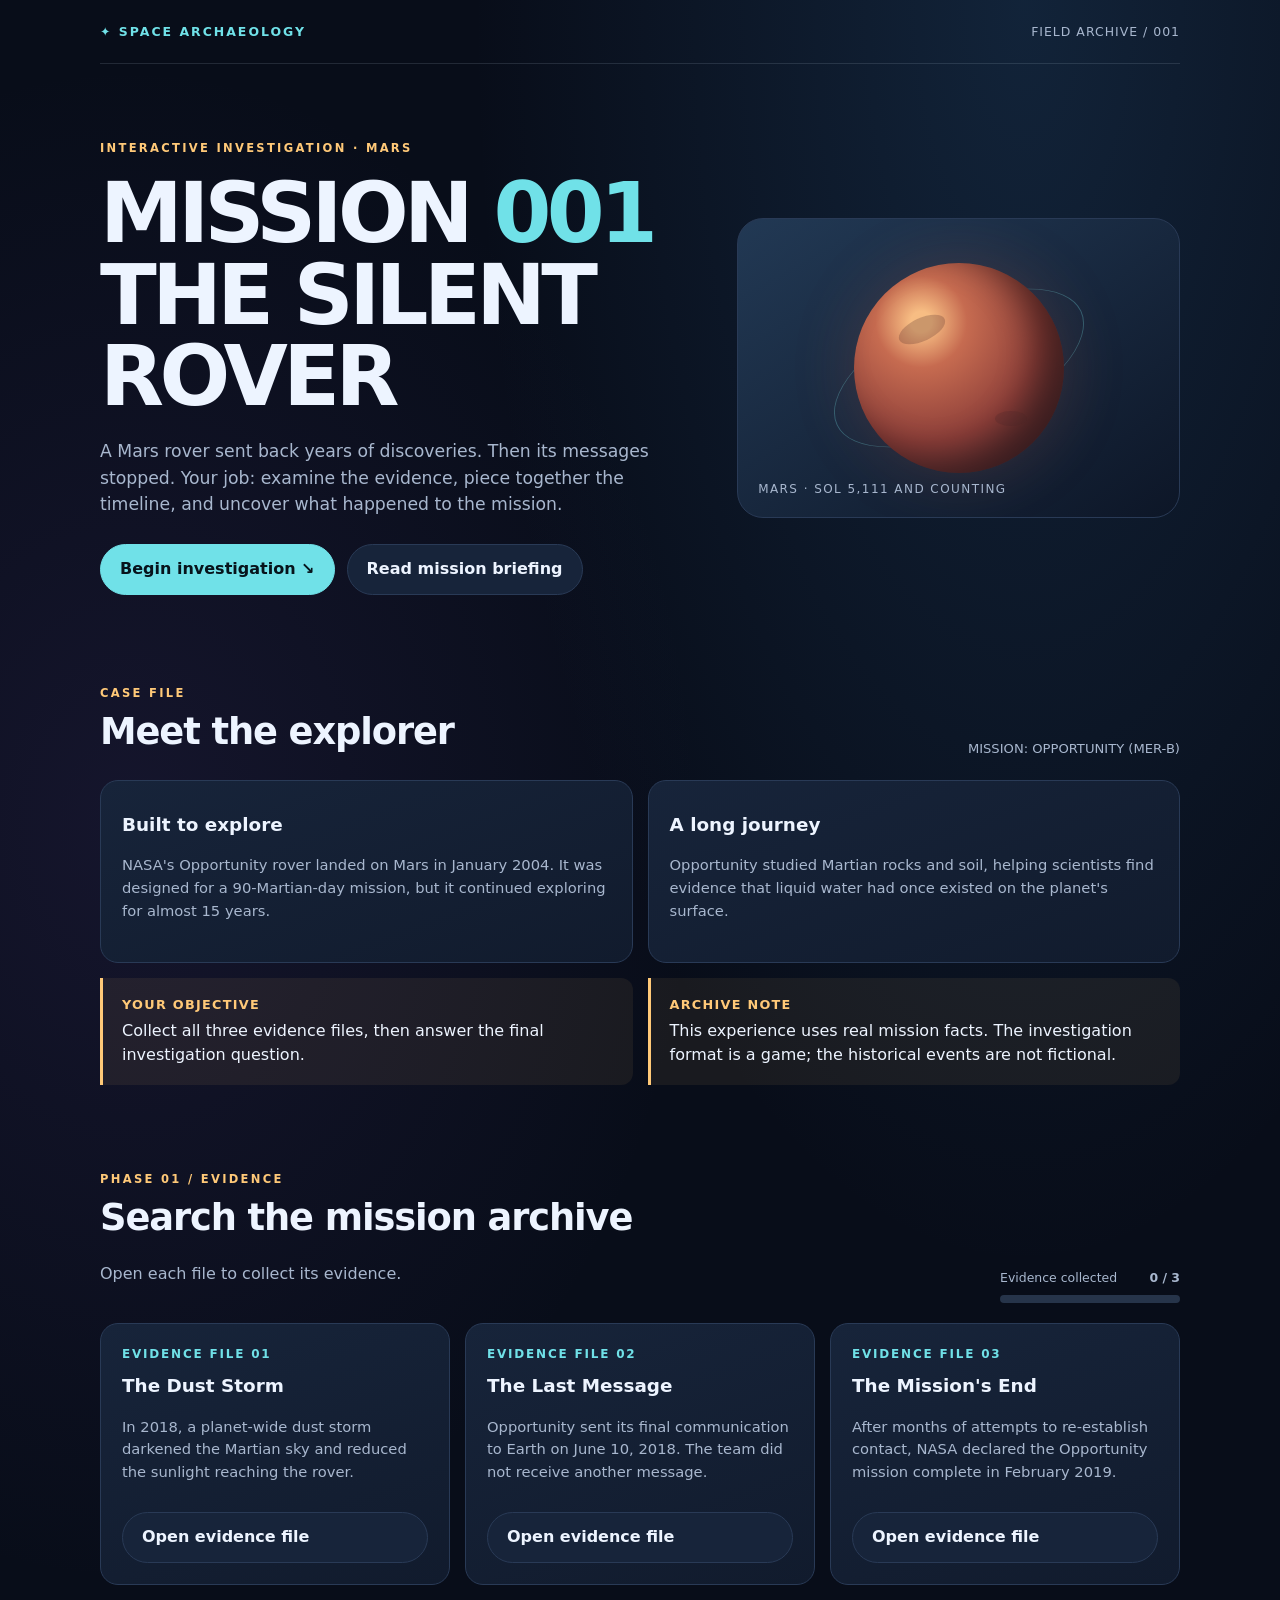
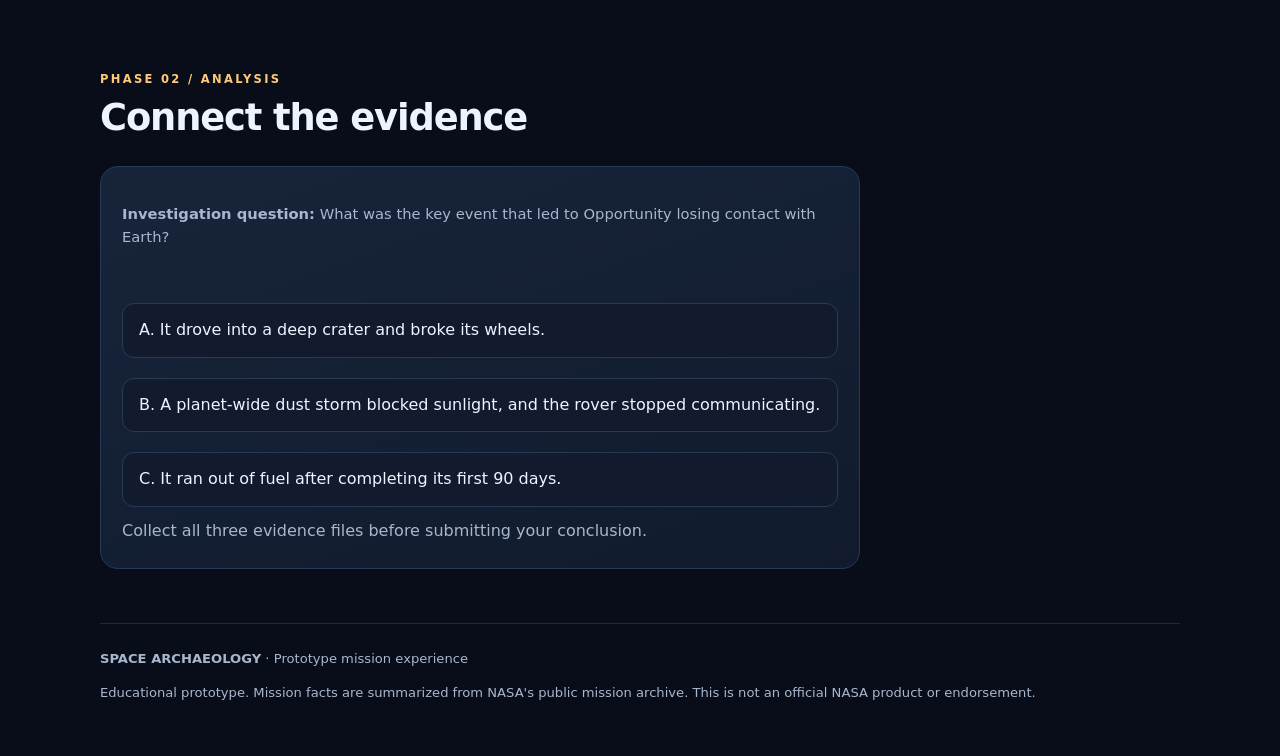
==== index.html @ 734a191e "Add files via upload" ====
<!DOCTYPE html>
<html lang="en">
<head>
<meta charset="UTF-8">
<meta name="viewport" content="width=device-width, initial-scale=1.0">
<title>Space Archaeology | Mission 001</title>
<style>
  :root {
    --bg: #080d19; --panel: #111b2d; --panel2: #17243a; --line: #293a56;
    --text: #edf4ff; --muted: #a8b7ce; --cyan: #70e1e8; --gold: #ffc978;
    --green: #8be0b0; --danger: #ff9b9b;
  }
  * { box-sizing: border-box; }
  html { scroll-behavior: smooth; }
  body {
    margin: 0; color: var(--text); background:
      radial-gradient(ellipse at 80% 0%, rgba(47,102,153,.25), transparent 38%),
      radial-gradient(ellipse at 10% 35%, rgba(81,58,133,.18), transparent 35%), var(--bg);
    font-family: Inter, ui-sans-serif, system-ui, -apple-system, Segoe UI, sans-serif;
    line-height: 1.55;
  }
  button { font: inherit; cursor: pointer; }
  .wrap { width: min(1080px, 92vw); margin: auto; }
  header { display:flex; justify-content:space-between; align-items:center; padding:22px 0; border-bottom:1px solid rgba(168,183,206,.16); }
  .brand { letter-spacing:.16em; font-size:.78rem; font-weight:800; color:var(--cyan); }
  .status { color:var(--muted); font-size:.78rem; letter-spacing:.08em; }
  .hero { padding:76px 0 58px; display:grid; grid-template-columns:1.15fr .85fr; gap:38px; align-items:center; }
  .eyebrow { color:var(--gold); letter-spacing:.2em; font-size:.72rem; font-weight:800; }
  h1 { font-size:clamp(2.6rem, 7vw, 5.2rem); line-height:.98; margin:15px 0 20px; letter-spacing:-.055em; }
  h1 span { color:var(--cyan); }
  .lead { max-width:620px; color:var(--muted); font-size:1.08rem; }
  .actions { display:flex; flex-wrap:wrap; gap:12px; margin-top:26px; }
  .btn { border:1px solid var(--line); border-radius:999px; padding:12px 19px; color:var(--text); background:var(--panel2); font-weight:750; transition:.2s; }
  .btn.primary { background:var(--cyan); color:#07131b; border-color:var(--cyan); }
  .btn:hover { transform:translateY(-2px); filter:brightness(1.08); }
  .planet {
    min-height:300px; display:grid; place-items:center; position:relative; overflow:hidden;
    border:1px solid var(--line); border-radius:26px;
    background:linear-gradient(145deg, rgba(39,65,95,.8), rgba(13,22,39,.95));
  }
  .mars { width:210px; height:210px; border-radius:50%; position:relative;
    background:radial-gradient(circle at 32% 28%, #f7bd83 0 5%, #c66b50 22%, #8c3e39 58%, #472a38 100%);
    box-shadow:inset -25px -15px 35px rgba(0,0,0,.45), 0 0 65px rgba(216,105,76,.2);
  }
  .mars:before,.mars:after { content:""; position:absolute; border-radius:50%; background:rgba(73,36,38,.25); }
  .mars:before { width:50px;height:23px;top:55px;left:43px; transform:rotate(-25deg); }
  .mars:after { width:32px;height:15px;bottom:47px;right:37px; }
  .orbit { position:absolute; width:270px;height:270px;border:1px solid rgba(112,225,232,.3);border-radius:50%; transform:rotate(-25deg) scaleY(.45); }
  .planet-label { position:absolute; bottom:18px; left:20px; color:var(--muted); font-size:.75rem; letter-spacing:.12em; }
  section { padding:32px 0 54px; }
  .section-head { display:flex; justify-content:space-between; align-items:end; gap:20px; margin-bottom:20px; }
  h2 { font-size:clamp(1.6rem,4vw,2.3rem); margin:0; letter-spacing:-.03em; }
  .muted { color:var(--muted); }
  .progress-box { min-width:180px; }
  .progress-label { display:flex; justify-content:space-between; color:var(--muted); font-size:.78rem; margin-bottom:8px; }
  .bar { height:8px; background:#26344a; border-radius:99px; overflow:hidden; }
  .bar-fill { height:100%; width:0%; background:linear-gradient(90deg,var(--cyan),var(--green)); transition:width .3s; }
  .grid { display:grid; grid-template-columns:repeat(3,1fr); gap:15px; }
  .card { background:linear-gradient(160deg,var(--panel2),var(--panel)); border:1px solid var(--line); border-radius:18px; padding:21px; }
  .card .number { color:var(--cyan); font-size:.75rem; font-weight:850; letter-spacing:.15em; }
  .card h3 { margin:9px 0 8px; font-size:1.15rem; }
  .card p { color:var(--muted); font-size:.92rem; min-height:72px; }
  .card button { margin-top:10px; width:100%; text-align:left; }
  .card.found { border-color:rgba(139,224,176,.65); }
  .card.found .number { color:var(--green); }
  .tag { display:inline-block; color:var(--green); font-size:.75rem; font-weight:800; margin-top:10px; }
  .briefing { display:grid; grid-template-columns:1fr 1fr; gap:15px; }
  .fact { padding:17px 19px; border-left:3px solid var(--gold); background:rgba(255,201,120,.07); border-radius:0 12px 12px 0; }
  .fact strong { display:block; color:var(--gold); font-size:.8rem; letter-spacing:.1em; margin-bottom:4px; }
  .quiz { max-width:760px; }
  .answers { display:grid; gap:10px; margin-top:18px; }
  .answer { border:1px solid var(--line); border-radius:12px; background:var(--panel); padding:14px 16px; color:var(--text); text-align:left; }
  .answer:hover { border-color:var(--cyan); }
  .answer.correct { border-color:var(--green); background:rgba(139,224,176,.1); }
  .answer.wrong { border-color:var(--danger); background:rgba(255,155,155,.08); }
  #feedback { min-height:28px; margin-top:12px; color:var(--muted); }
  .reveal { display:none; border:1px solid rgba(139,224,176,.5); background:linear-gradient(145deg,rgba(30,78,69,.35),rgba(17,27,45,.9)); border-radius:20px; padding:25px; margin-top:22px; }
  .reveal.show { display:block; }
  .reveal h3 { color:var(--green); margin-top:0; }
  a { color:var(--cyan); }
  footer { border-top:1px solid rgba(168,183,206,.16); padding:25px 0 40px; color:var(--muted); font-size:.82rem; }
  .small { font-size:.82rem; }
  @media(max-width:760px) {
    .hero { grid-template-columns:1fr; padding-top:50px; }
    .planet { min-height:245px; }
    .mars { width:165px;height:165px; }
    .grid { grid-template-columns:1fr; }
    .briefing { grid-template-columns:1fr; }
    .section-head { align-items:start; flex-direction:column; }
  }
</style>
</head>
<body>
<div class="wrap">
  <header>
    <div class="brand">✦ SPACE ARCHAEOLOGY</div>
    <div class="status">FIELD ARCHIVE / 001</div>
  </header>

  <main>
    <section class="hero" id="top">
      <div>
        <div class="eyebrow">INTERACTIVE INVESTIGATION · MARS</div>
        <h1>MISSION <span>001</span><br>THE SILENT ROVER</h1>
        <p class="lead">A Mars rover sent back years of discoveries. Then its messages stopped. Your job: examine the evidence, piece together the timeline, and uncover what happened to the mission.</p>
        <div class="actions">
          <button class="btn primary" onclick="document.getElementById('evidence').scrollIntoView()">Begin investigation ↘</button>
          <button class="btn" onclick="document.getElementById('briefing').scrollIntoView()">Read mission briefing</button>
        </div>
      </div>
      <div class="planet" aria-label="Stylized illustration of Mars">
        <div class="orbit"></div><div class="mars"></div>
        <div class="planet-label">MARS · SOL 5,111 AND COUNTING</div>
      </div>
    </section>

    <section id="briefing">
      <div class="section-head">
        <div><div class="eyebrow">CASE FILE</div><h2>Meet the explorer</h2></div>
        <div class="muted small">MISSION: OPPORTUNITY (MER-B)</div>
      </div>
      <div class="briefing">
        <div class="card">
          <h3>Built to explore</h3>
          <p>NASA's Opportunity rover landed on Mars in January 2004. It was designed for a 90-Martian-day mission, but it continued exploring for almost 15 years.</p>
        </div>
        <div class="card">
          <h3>A long journey</h3>
          <p>Opportunity studied Martian rocks and soil, helping scientists find evidence that liquid water had once existed on the planet's surface.</p>
        </div>
        <div class="fact"><strong>YOUR OBJECTIVE</strong>Collect all three evidence files, then answer the final investigation question.</div>
        <div class="fact"><strong>ARCHIVE NOTE</strong>This experience uses real mission facts. The investigation format is a game; the historical events are not fictional.</div>
      </div>
    </section>

    <section id="evidence">
      <div class="section-head">
        <div><div class="eyebrow">PHASE 01 / EVIDENCE</div><h2>Search the mission archive</h2><p class="muted">Open each file to collect its evidence.</p></div>
        <div class="progress-box">
          <div class="progress-label"><span>Evidence collected</span><strong id="count">0 / 3</strong></div>
          <div class="bar"><div class="bar-fill" id="progress"></div></div>
        </div>
      </div>
      <div class="grid">
        <article class="card" id="card1">
          <div class="number">EVIDENCE FILE 01</div><h3>The Dust Storm</h3>
          <p>In 2018, a planet-wide dust storm darkened the Martian sky and reduced the sunlight reaching the rover.</p>
          <button class="btn" onclick="collect(1)">Open evidence file</button><div class="tag" id="tag1"></div>
        </article>
        <article class="card" id="card2">
          <div class="number">EVIDENCE FILE 02</div><h3>The Last Message</h3>
          <p>Opportunity sent its final communication to Earth on June 10, 2018. The team did not receive another message.</p>
          <button class="btn" onclick="collect(2)">Open evidence file</button><div class="tag" id="tag2"></div>
        </article>
        <article class="card" id="card3">
          <div class="number">EVIDENCE FILE 03</div><h3>The Mission's End</h3>
          <p>After months of attempts to re-establish contact, NASA declared the Opportunity mission complete in February 2019.</p>
          <button class="btn" onclick="collect(3)">Open evidence file</button><div class="tag" id="tag3"></div>
        </article>
      </div>
    </section>

    <section id="quiz">
      <div class="section-head"><div><div class="eyebrow">PHASE 02 / ANALYSIS</div><h2>Connect the evidence</h2></div></div>
      <div class="card quiz">
        <p><strong>Investigation question:</strong> What was the key event that led to Opportunity losing contact with Earth?</p>
        <div class="answers">
          <button class="answer" onclick="answer(this,false)">A. It drove into a deep crater and broke its wheels.</button>
          <button class="answer" onclick="answer(this,true)">B. A planet-wide dust storm blocked sunlight, and the rover stopped communicating.</button>
          <button class="answer" onclick="answer(this,false)">C. It ran out of fuel after completing its first 90 days.</button>
        </div>
        <div id="feedback" aria-live="polite">Collect all three evidence files before submitting your conclusion.</div>
        <div class="reveal" id="reveal">
          <h3>✓ Case file complete</h3>
          <p>Opportunity's mission ended after the 2018 global dust storm. Dust reduced sunlight reaching its solar panels, and the rover stopped communicating. NASA's team made repeated attempts to contact it before declaring the mission complete on February 13, 2019.</p>
          <p><strong>Why it matters:</strong> Opportunity was designed for 90 sols but operated for more than 14 years, transforming our understanding of ancient water on Mars.</p>
          <p class="small">Primary source: <a href="https://science.nasa.gov/mission/mer-opportunity/" target="_blank" rel="noopener">NASA — Mars Exploration Rover Opportunity</a></p>
          <button class="btn" onclick="resetGame()">Restart investigation ↻</button>
        </div>
      </div>
    </section>
  </main>

  <footer>
    <div><strong>SPACE ARCHAEOLOGY</strong> · Prototype mission experience</div>
    <p>Educational prototype. Mission facts are summarized from NASA's public mission archive. This is not an official NASA product or endorsement.</p>
  </footer>
</div>
<script>
  const found = new Set();
  function collect(id) {
    if (found.has(id)) return;
    found.add(id);
    document.getElementById('card' + id).classList.add('found');
    document.getElementById('tag' + id).textContent = '✓ EVIDENCE COLLECTED';
    document.getElementById('count').textContent = found.size + ' / 3';
    document.getElementById('progress').style.width = (found.size / 3 * 100) + '%';
    if (found.size === 3) {
      document.getElementById('feedback').textContent = 'All evidence collected. You can now submit your conclusion.';
    }
  }
  function answer(button, correct) {
    const feedback = document.getElementById('feedback');
    if (found.size < 3) {
      feedback.textContent = 'Not so fast, investigator. Collect all three evidence files first.';
      return;
    }
    document.querySelectorAll('.answer').forEach(b => { b.disabled = true; });
    if (correct) {
      button.classList.add('correct');
      feedback.textContent = 'Correct deduction. The evidence supports your conclusion.';
      document.getElementById('reveal').classList.add('show');
    } else {
      button.classList.add('wrong');
      feedback.textContent = 'That conclusion does not match the evidence. Restart the investigation to try again.';
      const retry = document.createElement('button');
      retry.className = 'btn';
      retry.textContent = 'Try again';
      retry.onclick = () => {
        document.querySelectorAll('.answer').forEach(b => { b.disabled = false; b.classList.remove('wrong','correct'); });
        feedback.textContent = 'Review the evidence and submit another conclusion.';
        retry.remove();
      };
      feedback.appendChild(document.createElement('br'));
      feedback.appendChild(retry);
    }
  }
  function resetGame() {
    found.clear();
    [1,2,3].forEach(id => {
      document.getElementById('card' + id).classList.remove('found');
      document.getElementById('tag' + id).textContent = '';
    });
    document.getElementById('count').textContent = '0 / 3';
    document.getElementById('progress').style.width = '0%';
    document.getElementById('feedback').textContent = 'Collect all three evidence files before submitting your conclusion.';
    document.getElementById('reveal').classList.remove('show');
    document.querySelectorAll('.answer').forEach(b => { b.disabled = false; b.classList.remove('wrong','correct'); });
    document.getElementById('evidence').scrollIntoView();
  }
</script>
</body>
</html>
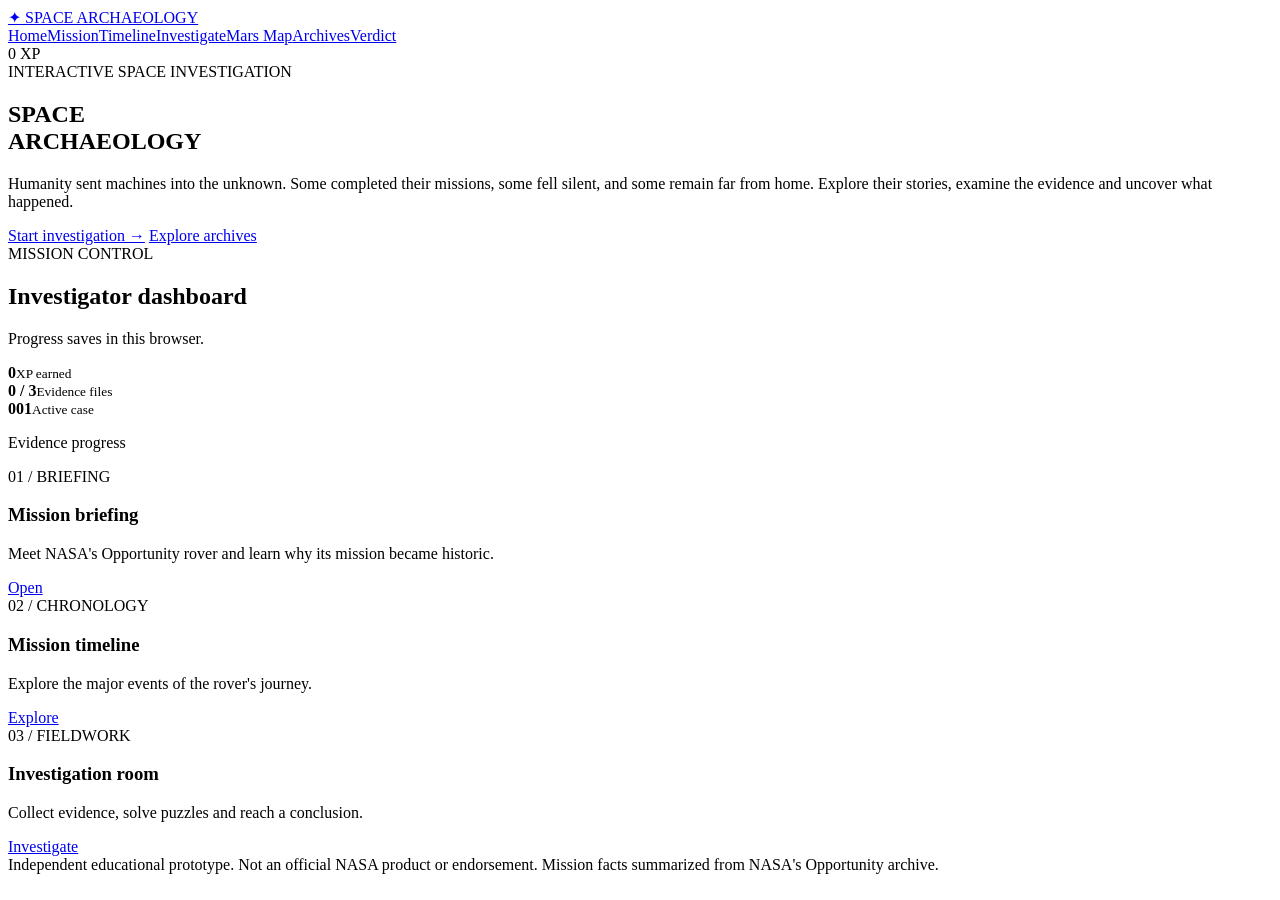
==== commit bbdb1ce1: "Add files via upload" ====
--- a/index.html
+++ b/index.html
@@ -1,243 +1 @@
-<!DOCTYPE html>
-<html lang="en">
-<head>
-<meta charset="UTF-8">
-<meta name="viewport" content="width=device-width, initial-scale=1.0">
-<title>Space Archaeology | Mission 001</title>
-<style>
-  :root {
-    --bg: #080d19; --panel: #111b2d; --panel2: #17243a; --line: #293a56;
-    --text: #edf4ff; --muted: #a8b7ce; --cyan: #70e1e8; --gold: #ffc978;
-    --green: #8be0b0; --danger: #ff9b9b;
-  }
-  * { box-sizing: border-box; }
-  html { scroll-behavior: smooth; }
-  body {
-    margin: 0; color: var(--text); background:
-      radial-gradient(ellipse at 80% 0%, rgba(47,102,153,.25), transparent 38%),
-      radial-gradient(ellipse at 10% 35%, rgba(81,58,133,.18), transparent 35%), var(--bg);
-    font-family: Inter, ui-sans-serif, system-ui, -apple-system, Segoe UI, sans-serif;
-    line-height: 1.55;
-  }
-  button { font: inherit; cursor: pointer; }
-  .wrap { width: min(1080px, 92vw); margin: auto; }
-  header { display:flex; justify-content:space-between; align-items:center; padding:22px 0; border-bottom:1px solid rgba(168,183,206,.16); }
-  .brand { letter-spacing:.16em; font-size:.78rem; font-weight:800; color:var(--cyan); }
-  .status { color:var(--muted); font-size:.78rem; letter-spacing:.08em; }
-  .hero { padding:76px 0 58px; display:grid; grid-template-columns:1.15fr .85fr; gap:38px; align-items:center; }
-  .eyebrow { color:var(--gold); letter-spacing:.2em; font-size:.72rem; font-weight:800; }
-  h1 { font-size:clamp(2.6rem, 7vw, 5.2rem); line-height:.98; margin:15px 0 20px; letter-spacing:-.055em; }
-  h1 span { color:var(--cyan); }
-  .lead { max-width:620px; color:var(--muted); font-size:1.08rem; }
-  .actions { display:flex; flex-wrap:wrap; gap:12px; margin-top:26px; }
-  .btn { border:1px solid var(--line); border-radius:999px; padding:12px 19px; color:var(--text); background:var(--panel2); font-weight:750; transition:.2s; }
-  .btn.primary { background:var(--cyan); color:#07131b; border-color:var(--cyan); }
-  .btn:hover { transform:translateY(-2px); filter:brightness(1.08); }
-  .planet {
-    min-height:300px; display:grid; place-items:center; position:relative; overflow:hidden;
-    border:1px solid var(--line); border-radius:26px;
-    background:linear-gradient(145deg, rgba(39,65,95,.8), rgba(13,22,39,.95));
-  }
-  .mars { width:210px; height:210px; border-radius:50%; position:relative;
-    background:radial-gradient(circle at 32% 28%, #f7bd83 0 5%, #c66b50 22%, #8c3e39 58%, #472a38 100%);
-    box-shadow:inset -25px -15px 35px rgba(0,0,0,.45), 0 0 65px rgba(216,105,76,.2);
-  }
-  .mars:before,.mars:after { content:""; position:absolute; border-radius:50%; background:rgba(73,36,38,.25); }
-  .mars:before { width:50px;height:23px;top:55px;left:43px; transform:rotate(-25deg); }
-  .mars:after { width:32px;height:15px;bottom:47px;right:37px; }
-  .orbit { position:absolute; width:270px;height:270px;border:1px solid rgba(112,225,232,.3);border-radius:50%; transform:rotate(-25deg) scaleY(.45); }
-  .planet-label { position:absolute; bottom:18px; left:20px; color:var(--muted); font-size:.75rem; letter-spacing:.12em; }
-  section { padding:32px 0 54px; }
-  .section-head { display:flex; justify-content:space-between; align-items:end; gap:20px; margin-bottom:20px; }
-  h2 { font-size:clamp(1.6rem,4vw,2.3rem); margin:0; letter-spacing:-.03em; }
-  .muted { color:var(--muted); }
-  .progress-box { min-width:180px; }
-  .progress-label { display:flex; justify-content:space-between; color:var(--muted); font-size:.78rem; margin-bottom:8px; }
-  .bar { height:8px; background:#26344a; border-radius:99px; overflow:hidden; }
-  .bar-fill { height:100%; width:0%; background:linear-gradient(90deg,var(--cyan),var(--green)); transition:width .3s; }
-  .grid { display:grid; grid-template-columns:repeat(3,1fr); gap:15px; }
-  .card { background:linear-gradient(160deg,var(--panel2),var(--panel)); border:1px solid var(--line); border-radius:18px; padding:21px; }
-  .card .number { color:var(--cyan); font-size:.75rem; font-weight:850; letter-spacing:.15em; }
-  .card h3 { margin:9px 0 8px; font-size:1.15rem; }
-  .card p { color:var(--muted); font-size:.92rem; min-height:72px; }
-  .card button { margin-top:10px; width:100%; text-align:left; }
-  .card.found { border-color:rgba(139,224,176,.65); }
-  .card.found .number { color:var(--green); }
-  .tag { display:inline-block; color:var(--green); font-size:.75rem; font-weight:800; margin-top:10px; }
-  .briefing { display:grid; grid-template-columns:1fr 1fr; gap:15px; }
-  .fact { padding:17px 19px; border-left:3px solid var(--gold); background:rgba(255,201,120,.07); border-radius:0 12px 12px 0; }
-  .fact strong { display:block; color:var(--gold); font-size:.8rem; letter-spacing:.1em; margin-bottom:4px; }
-  .quiz { max-width:760px; }
-  .answers { display:grid; gap:10px; margin-top:18px; }
-  .answer { border:1px solid var(--line); border-radius:12px; background:var(--panel); padding:14px 16px; color:var(--text); text-align:left; }
-  .answer:hover { border-color:var(--cyan); }
-  .answer.correct { border-color:var(--green); background:rgba(139,224,176,.1); }
-  .answer.wrong { border-color:var(--danger); background:rgba(255,155,155,.08); }
-  #feedback { min-height:28px; margin-top:12px; color:var(--muted); }
-  .reveal { display:none; border:1px solid rgba(139,224,176,.5); background:linear-gradient(145deg,rgba(30,78,69,.35),rgba(17,27,45,.9)); border-radius:20px; padding:25px; margin-top:22px; }
-  .reveal.show { display:block; }
-  .reveal h3 { color:var(--green); margin-top:0; }
-  a { color:var(--cyan); }
-  footer { border-top:1px solid rgba(168,183,206,.16); padding:25px 0 40px; color:var(--muted); font-size:.82rem; }
-  .small { font-size:.82rem; }
-  @media(max-width:760px) {
-    .hero { grid-template-columns:1fr; padding-top:50px; }
-    .planet { min-height:245px; }
-    .mars { width:165px;height:165px; }
-    .grid { grid-template-columns:1fr; }
-    .briefing { grid-template-columns:1fr; }
-    .section-head { align-items:start; flex-direction:column; }
-  }
-</style>
-</head>
-<body>
-<div class="wrap">
-  <header>
-    <div class="brand">✦ SPACE ARCHAEOLOGY</div>
-    <div class="status">FIELD ARCHIVE / 001</div>
-  </header>
-
-  <main>
-    <section class="hero" id="top">
-      <div>
-        <div class="eyebrow">INTERACTIVE INVESTIGATION · MARS</div>
-        <h1>MISSION <span>001</span><br>THE SILENT ROVER</h1>
-        <p class="lead">A Mars rover sent back years of discoveries. Then its messages stopped. Your job: examine the evidence, piece together the timeline, and uncover what happened to the mission.</p>
-        <div class="actions">
-          <button class="btn primary" onclick="document.getElementById('evidence').scrollIntoView()">Begin investigation ↘</button>
-          <button class="btn" onclick="document.getElementById('briefing').scrollIntoView()">Read mission briefing</button>
-        </div>
-      </div>
-      <div class="planet" aria-label="Stylized illustration of Mars">
-        <div class="orbit"></div><div class="mars"></div>
-        <div class="planet-label">MARS · SOL 5,111 AND COUNTING</div>
-      </div>
-    </section>
-
-    <section id="briefing">
-      <div class="section-head">
-        <div><div class="eyebrow">CASE FILE</div><h2>Meet the explorer</h2></div>
-        <div class="muted small">MISSION: OPPORTUNITY (MER-B)</div>
-      </div>
-      <div class="briefing">
-        <div class="card">
-          <h3>Built to explore</h3>
-          <p>NASA's Opportunity rover landed on Mars in January 2004. It was designed for a 90-Martian-day mission, but it continued exploring for almost 15 years.</p>
-        </div>
-        <div class="card">
-          <h3>A long journey</h3>
-          <p>Opportunity studied Martian rocks and soil, helping scientists find evidence that liquid water had once existed on the planet's surface.</p>
-        </div>
-        <div class="fact"><strong>YOUR OBJECTIVE</strong>Collect all three evidence files, then answer the final investigation question.</div>
-        <div class="fact"><strong>ARCHIVE NOTE</strong>This experience uses real mission facts. The investigation format is a game; the historical events are not fictional.</div>
-      </div>
-    </section>
-
-    <section id="evidence">
-      <div class="section-head">
-        <div><div class="eyebrow">PHASE 01 / EVIDENCE</div><h2>Search the mission archive</h2><p class="muted">Open each file to collect its evidence.</p></div>
-        <div class="progress-box">
-          <div class="progress-label"><span>Evidence collected</span><strong id="count">0 / 3</strong></div>
-          <div class="bar"><div class="bar-fill" id="progress"></div></div>
-        </div>
-      </div>
-      <div class="grid">
-        <article class="card" id="card1">
-          <div class="number">EVIDENCE FILE 01</div><h3>The Dust Storm</h3>
-          <p>In 2018, a planet-wide dust storm darkened the Martian sky and reduced the sunlight reaching the rover.</p>
-          <button class="btn" onclick="collect(1)">Open evidence file</button><div class="tag" id="tag1"></div>
-        </article>
-        <article class="card" id="card2">
-          <div class="number">EVIDENCE FILE 02</div><h3>The Last Message</h3>
-          <p>Opportunity sent its final communication to Earth on June 10, 2018. The team did not receive another message.</p>
-          <button class="btn" onclick="collect(2)">Open evidence file</button><div class="tag" id="tag2"></div>
-        </article>
-        <article class="card" id="card3">
-          <div class="number">EVIDENCE FILE 03</div><h3>The Mission's End</h3>
-          <p>After months of attempts to re-establish contact, NASA declared the Opportunity mission complete in February 2019.</p>
-          <button class="btn" onclick="collect(3)">Open evidence file</button><div class="tag" id="tag3"></div>
-        </article>
-      </div>
-    </section>
-
-    <section id="quiz">
-      <div class="section-head"><div><div class="eyebrow">PHASE 02 / ANALYSIS</div><h2>Connect the evidence</h2></div></div>
-      <div class="card quiz">
-        <p><strong>Investigation question:</strong> What was the key event that led to Opportunity losing contact with Earth?</p>
-        <div class="answers">
-          <button class="answer" onclick="answer(this,false)">A. It drove into a deep crater and broke its wheels.</button>
-          <button class="answer" onclick="answer(this,true)">B. A planet-wide dust storm blocked sunlight, and the rover stopped communicating.</button>
-          <button class="answer" onclick="answer(this,false)">C. It ran out of fuel after completing its first 90 days.</button>
-        </div>
-        <div id="feedback" aria-live="polite">Collect all three evidence files before submitting your conclusion.</div>
-        <div class="reveal" id="reveal">
-          <h3>✓ Case file complete</h3>
-          <p>Opportunity's mission ended after the 2018 global dust storm. Dust reduced sunlight reaching its solar panels, and the rover stopped communicating. NASA's team made repeated attempts to contact it before declaring the mission complete on February 13, 2019.</p>
-          <p><strong>Why it matters:</strong> Opportunity was designed for 90 sols but operated for more than 14 years, transforming our understanding of ancient water on Mars.</p>
-          <p class="small">Primary source: <a href="https://science.nasa.gov/mission/mer-opportunity/" target="_blank" rel="noopener">NASA — Mars Exploration Rover Opportunity</a></p>
-          <button class="btn" onclick="resetGame()">Restart investigation ↻</button>
-        </div>
-      </div>
-    </section>
-  </main>
-
-  <footer>
-    <div><strong>SPACE ARCHAEOLOGY</strong> · Prototype mission experience</div>
-    <p>Educational prototype. Mission facts are summarized from NASA's public mission archive. This is not an official NASA product or endorsement.</p>
-  </footer>
-</div>
-<script>
-  const found = new Set();
-  function collect(id) {
-    if (found.has(id)) return;
-    found.add(id);
-    document.getElementById('card' + id).classList.add('found');
-    document.getElementById('tag' + id).textContent = '✓ EVIDENCE COLLECTED';
-    document.getElementById('count').textContent = found.size + ' / 3';
-    document.getElementById('progress').style.width = (found.size / 3 * 100) + '%';
-    if (found.size === 3) {
-      document.getElementById('feedback').textContent = 'All evidence collected. You can now submit your conclusion.';
-    }
-  }
-  function answer(button, correct) {
-    const feedback = document.getElementById('feedback');
-    if (found.size < 3) {
-      feedback.textContent = 'Not so fast, investigator. Collect all three evidence files first.';
-      return;
-    }
-    document.querySelectorAll('.answer').forEach(b => { b.disabled = true; });
-    if (correct) {
-      button.classList.add('correct');
-      feedback.textContent = 'Correct deduction. The evidence supports your conclusion.';
-      document.getElementById('reveal').classList.add('show');
-    } else {
-      button.classList.add('wrong');
-      feedback.textContent = 'That conclusion does not match the evidence. Restart the investigation to try again.';
-      const retry = document.createElement('button');
-      retry.className = 'btn';
-      retry.textContent = 'Try again';
-      retry.onclick = () => {
-        document.querySelectorAll('.answer').forEach(b => { b.disabled = false; b.classList.remove('wrong','correct'); });
-        feedback.textContent = 'Review the evidence and submit another conclusion.';
-        retry.remove();
-      };
-      feedback.appendChild(document.createElement('br'));
-      feedback.appendChild(retry);
-    }
-  }
-  function resetGame() {
-    found.clear();
-    [1,2,3].forEach(id => {
-      document.getElementById('card' + id).classList.remove('found');
-      document.getElementById('tag' + id).textContent = '';
-    });
-    document.getElementById('count').textContent = '0 / 3';
-    document.getElementById('progress').style.width = '0%';
-    document.getElementById('feedback').textContent = 'Collect all three evidence files before submitting your conclusion.';
-    document.getElementById('reveal').classList.remove('show');
-    document.querySelectorAll('.answer').forEach(b => { b.disabled = false; b.classList.remove('wrong','correct'); });
-    document.getElementById('evidence').scrollIntoView();
-  }
-</script>
-</body>
-</html>+<!doctype html><html lang="en"><head><meta charset="utf-8"><meta name="viewport" content="width=device-width,initial-scale=1"><title>Mission Control | Space Archaeology</title><link rel="stylesheet" href="css/style.css"></head><body><header><div class="wrap nav"><a class="brand" href="index.html">✦ SPACE ARCHAEOLOGY</a><nav class="navlinks"><a class="active" href="index.html">Home</a><a class="" href="mission.html">Mission</a><a class="" href="timeline.html">Timeline</a><a class="" href="investigation.html">Investigate</a><a class="" href="map.html">Mars Map</a><a class="" href="archives.html">Archives</a><a class="" href="verdict.html">Verdict</a></nav><span class="xp" id="xp">0 XP</span></div></header><main class="wrap"><section class="hero"><div><div class="eyebrow">INTERACTIVE SPACE INVESTIGATION</div><h1>SPACE<br><span>ARCHAEOLOGY</span></h1><p class="lead">Humanity sent machines into the unknown. Some completed their missions, some fell silent, and some remain far from home. Explore their stories, examine the evidence and uncover what happened.</p><a class="btn primary" href="mission.html">Start investigation →</a> <a class="btn" href="archives.html">Explore archives</a></div><div class="planet"><div class="mars"></div></div></section><section class="section"><div class="kicker">MISSION CONTROL</div><h2>Investigator dashboard</h2><p>Progress saves in this browser.</p><div class="statrow"><div class="stat"><strong id="xp">0</strong><small>XP earned</small></div><div class="stat"><strong id="count">0 / 3</strong><small>Evidence files</small></div><div class="stat"><strong>001</strong><small>Active case</small></div></div><p>Evidence progress</p><div class="bar"><i id="bar"></i></div></section><section class="section grid"><article class="card"><div class="kicker">01 / BRIEFING</div><h3>Mission briefing</h3><p>Meet NASA's Opportunity rover and learn why its mission became historic.</p><a class="btn" href="mission.html">Open</a></article><article class="card"><div class="kicker">02 / CHRONOLOGY</div><h3>Mission timeline</h3><p>Explore the major events of the rover's journey.</p><a class="btn" href="timeline.html">Explore</a></article><article class="card"><div class="kicker">03 / FIELDWORK</div><h3>Investigation room</h3><p>Collect evidence, solve puzzles and reach a conclusion.</p><a class="btn" href="investigation.html">Investigate</a></article></section></main><footer><div class="wrap">Independent educational prototype. Not an official NASA product or endorsement. Mission facts summarized from NASA's Opportunity archive.</div></footer><script src="js/main.js"></script></body></html>
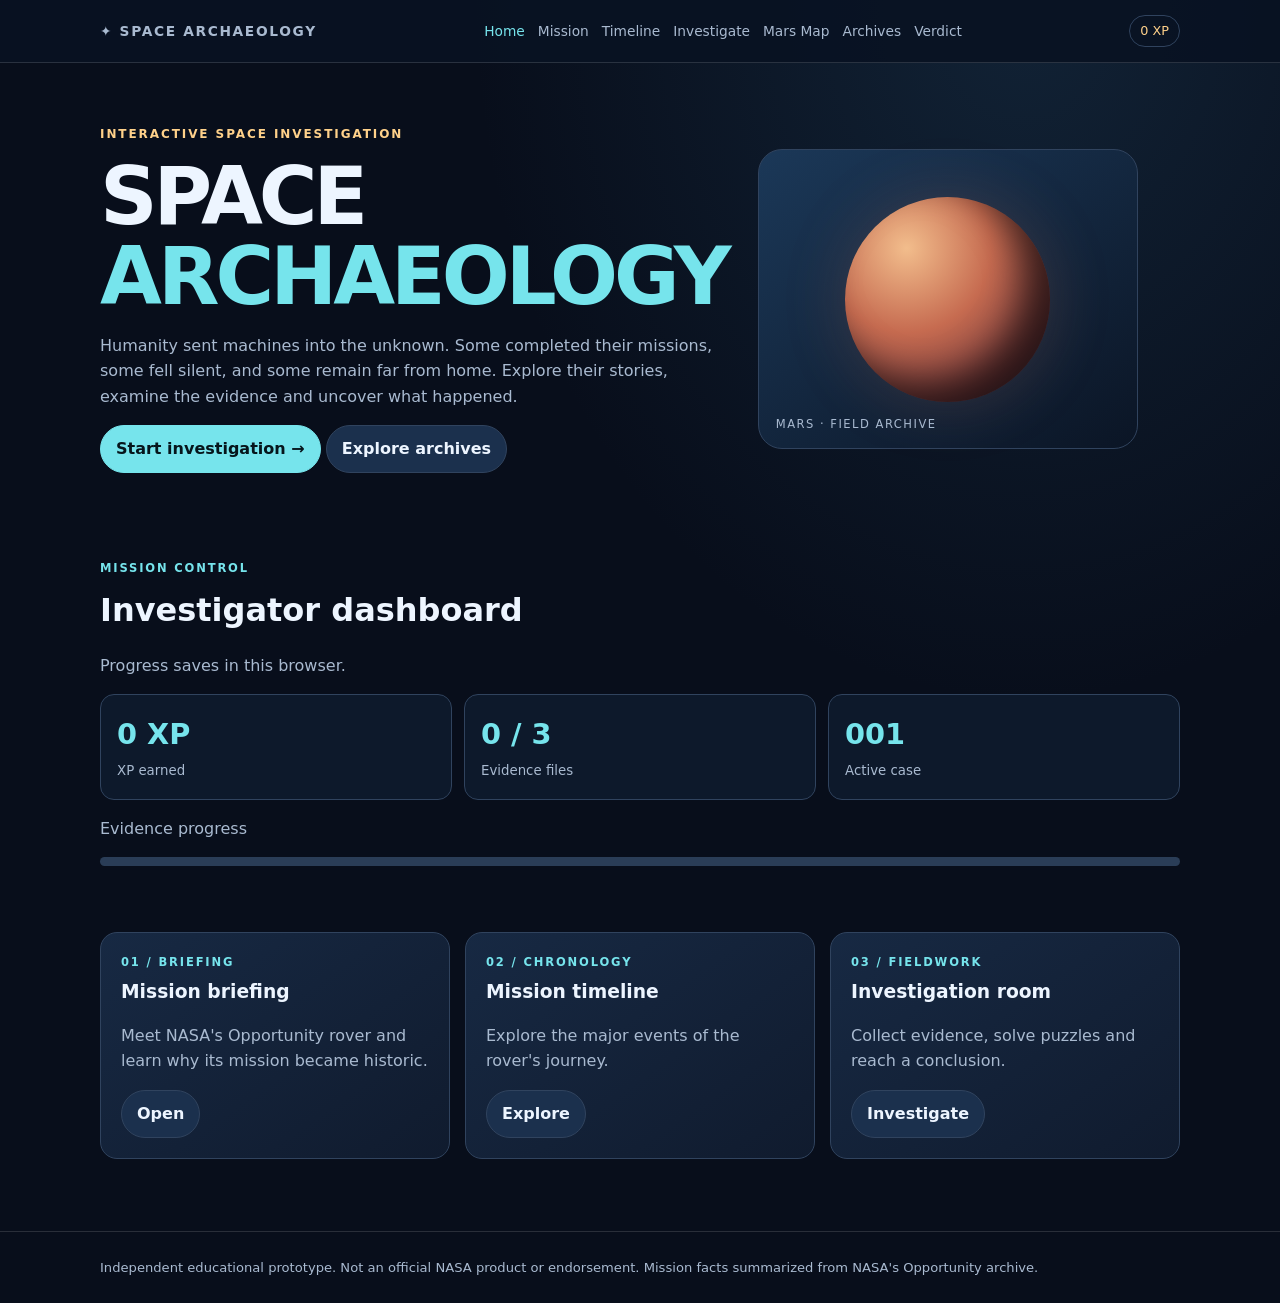
==== commit 0ae92f1c: "Add files via upload" ====
--- a/index.html
+++ b/index.html
@@ -1 +1 @@
-<!doctype html><html lang="en"><head><meta charset="utf-8"><meta name="viewport" content="width=device-width,initial-scale=1"><title>Mission Control | Space Archaeology</title><link rel="stylesheet" href="css/style.css"></head><body><header><div class="wrap nav"><a class="brand" href="index.html">✦ SPACE ARCHAEOLOGY</a><nav class="navlinks"><a class="active" href="index.html">Home</a><a class="" href="mission.html">Mission</a><a class="" href="timeline.html">Timeline</a><a class="" href="investigation.html">Investigate</a><a class="" href="map.html">Mars Map</a><a class="" href="archives.html">Archives</a><a class="" href="verdict.html">Verdict</a></nav><span class="xp" id="xp">0 XP</span></div></header><main class="wrap"><section class="hero"><div><div class="eyebrow">INTERACTIVE SPACE INVESTIGATION</div><h1>SPACE<br><span>ARCHAEOLOGY</span></h1><p class="lead">Humanity sent machines into the unknown. Some completed their missions, some fell silent, and some remain far from home. Explore their stories, examine the evidence and uncover what happened.</p><a class="btn primary" href="mission.html">Start investigation →</a> <a class="btn" href="archives.html">Explore archives</a></div><div class="planet"><div class="mars"></div></div></section><section class="section"><div class="kicker">MISSION CONTROL</div><h2>Investigator dashboard</h2><p>Progress saves in this browser.</p><div class="statrow"><div class="stat"><strong id="xp">0</strong><small>XP earned</small></div><div class="stat"><strong id="count">0 / 3</strong><small>Evidence files</small></div><div class="stat"><strong>001</strong><small>Active case</small></div></div><p>Evidence progress</p><div class="bar"><i id="bar"></i></div></section><section class="section grid"><article class="card"><div class="kicker">01 / BRIEFING</div><h3>Mission briefing</h3><p>Meet NASA's Opportunity rover and learn why its mission became historic.</p><a class="btn" href="mission.html">Open</a></article><article class="card"><div class="kicker">02 / CHRONOLOGY</div><h3>Mission timeline</h3><p>Explore the major events of the rover's journey.</p><a class="btn" href="timeline.html">Explore</a></article><article class="card"><div class="kicker">03 / FIELDWORK</div><h3>Investigation room</h3><p>Collect evidence, solve puzzles and reach a conclusion.</p><a class="btn" href="investigation.html">Investigate</a></article></section></main><footer><div class="wrap">Independent educational prototype. Not an official NASA product or endorsement. Mission facts summarized from NASA's Opportunity archive.</div></footer><script src="js/main.js"></script></body></html>+<!doctype html><html lang="en"><head><meta charset="utf-8"><meta name="viewport" content="width=device-width,initial-scale=1"><title>Mission Control | Space Archaeology</title><link rel="stylesheet" href="style.css"></head><body><header><div class="wrap nav"><a class="brand" href="index.html">✦ SPACE ARCHAEOLOGY</a><nav class="navlinks"><a class="active" href="index.html">Home</a><a class="" href="mission.html">Mission</a><a class="" href="timeline.html">Timeline</a><a class="" href="investigation.html">Investigate</a><a class="" href="map.html">Mars Map</a><a class="" href="archives.html">Archives</a><a class="" href="verdict.html">Verdict</a></nav><span class="xp" id="xp">0 XP</span></div></header><main class="wrap"><section class="hero"><div><div class="eyebrow">INTERACTIVE SPACE INVESTIGATION</div><h1>SPACE<br><span>ARCHAEOLOGY</span></h1><p class="lead">Humanity sent machines into the unknown. Some completed their missions, some fell silent, and some remain far from home. Explore their stories, examine the evidence and uncover what happened.</p><a class="btn primary" href="mission.html">Start investigation →</a> <a class="btn" href="archives.html">Explore archives</a></div><div class="planet"><div class="mars"></div></div></section><section class="section"><div class="kicker">MISSION CONTROL</div><h2>Investigator dashboard</h2><p>Progress saves in this browser.</p><div class="statrow"><div class="stat"><strong id="xp">0</strong><small>XP earned</small></div><div class="stat"><strong id="count">0 / 3</strong><small>Evidence files</small></div><div class="stat"><strong>001</strong><small>Active case</small></div></div><p>Evidence progress</p><div class="bar"><i id="bar"></i></div></section><section class="section grid"><article class="card"><div class="kicker">01 / BRIEFING</div><h3>Mission briefing</h3><p>Meet NASA's Opportunity rover and learn why its mission became historic.</p><a class="btn" href="mission.html">Open</a></article><article class="card"><div class="kicker">02 / CHRONOLOGY</div><h3>Mission timeline</h3><p>Explore the major events of the rover's journey.</p><a class="btn" href="timeline.html">Explore</a></article><article class="card"><div class="kicker">03 / FIELDWORK</div><h3>Investigation room</h3><p>Collect evidence, solve puzzles and reach a conclusion.</p><a class="btn" href="investigation.html">Investigate</a></article></section></main><footer><div class="wrap">Independent educational prototype. Not an official NASA product or endorsement. Mission facts summarized from NASA's Opportunity archive.</div></footer><script src="main.js"></script></body></html>
--- a/style.css
+++ b/style.css
@@ -0,0 +1 @@
+:root{--bg:#080e1b;--panel:#14223a;--line:#30435e;--ink:#edf5ff;--muted:#a9bad0;--cyan:#76e4ec;--gold:#ffd18a;--green:#8de2b5}*{box-sizing:border-box}body{margin:0;background:radial-gradient(ellipse at 80% 0%,#244b6a55,transparent 38%),var(--bg);color:var(--ink);font:16px/1.6 system-ui,sans-serif}.wrap{width:min(1080px,92vw);margin:auto}header{position:sticky;top:0;background:#091323ee;border-bottom:1px solid #ffffff22;z-index:5}.nav{display:flex;align-items:center;justify-content:space-between;gap:16px;padding:15px 0;flex-wrap:wrap}.brand{color:var(--cyan);font-weight:800;letter-spacing:.12em}.navlinks{display:flex;gap:13px;flex-wrap:wrap}.nav a{color:var(--muted);text-decoration:none;font-size:.86rem}.nav a:hover,.nav a.active{color:var(--cyan)}.xp{font-size:.8rem;color:var(--gold);border:1px solid var(--line);padding:5px 10px;border-radius:30px}.hero{padding:62px 0;display:grid;grid-template-columns:1.1fr .9fr;gap:30px;align-items:center}.eyebrow,.kicker{color:var(--gold);font-size:.75rem;letter-spacing:.16em;font-weight:800}h1{font-size:clamp(2.5rem,7vw,5rem);line-height:1;margin:12px 0;letter-spacing:-.05em}h1 span{color:var(--cyan)}h2{font-size:2rem;margin:8px 0}.lead,p{color:var(--muted)}.planet{height:300px;border:1px solid var(--line);border-radius:24px;display:grid;place-items:center;background:linear-gradient(145deg,#1b3858,#0b1525);position:relative}.mars{height:205px;width:205px;border-radius:50%;background:radial-gradient(circle at 30% 25%,#f2bd8c,#c66b50 40%,#763a3d 75%,#35273a);box-shadow:inset -25px -20px 35px #0009,0 0 65px #d67b6033}.planet:after{content:'MARS · FIELD ARCHIVE';position:absolute;bottom:15px;left:17px;color:var(--muted);font-size:.72rem;letter-spacing:.13em}.section{padding:24px 0 42px}.grid{display:grid;grid-template-columns:repeat(3,1fr);gap:15px}.two{grid-template-columns:repeat(2,1fr)}.card{background:linear-gradient(145deg,#172943,#101b2e);border:1px solid var(--line);border-radius:17px;padding:20px}.card h3{margin:5px 0}.kicker{color:var(--cyan);font-size:.72rem}.btn,button{display:inline-block;border:1px solid var(--line);background:#1b304d;color:var(--ink);padding:10px 15px;border-radius:30px;text-decoration:none;font-weight:700;cursor:pointer}.btn.primary{background:var(--cyan);color:#06151b;border-color:var(--cyan)}.statrow{display:grid;grid-template-columns:repeat(3,1fr);gap:12px}.stat{padding:16px;background:#0d192b;border:1px solid var(--line);border-radius:14px}.stat strong{display:block;font-size:1.8rem;color:var(--cyan)}.stat small{color:var(--muted)}.bar{height:9px;background:#2a3d57;border-radius:20px;overflow:hidden}.bar i{display:block;height:100%;width:0;background:linear-gradient(90deg,var(--cyan),var(--green))}.pagehead{padding:42px 0 18px}.event{padding:17px;border:1px solid var(--line);border-radius:14px;background:#101d30;margin:12px 0;display:grid;grid-template-columns:120px 1fr;gap:12px}.year{color:var(--gold);font-weight:800}.detail{display:none;color:var(--muted);padding-top:8px}.event.open .detail{display:block}.answers{display:grid;gap:9px;margin:15px 0}.answers button{text-align:left;border-radius:12px}.correct{border-color:var(--green)!important;background:#8de2b522!important}.wrong{border-color:#ff9f9f!important}.feedback{min-height:25px;color:var(--muted)}.badgegrid{display:flex;gap:12px;flex-wrap:wrap}.badgecard{border:1px solid var(--line);background:#0d192b;padding:14px;border-radius:14px;text-align:center;opacity:.4;min-width:130px}.badgecard.unlocked{opacity:1;border-color:var(--green)}.badgecard b{display:block}.map{height:390px;border:1px solid var(--line);border-radius:20px;background:radial-gradient(circle at 50% 48%,#c97859,#753d40 47%,#17263c 48%,#0d192b 70%);position:relative;display:grid;place-items:center}.gallery{display:grid;grid-template-columns:repeat(3,1fr);gap:15px}.art{height:145px;border-radius:12px;background:radial-gradient(circle at 50%,#d18461,#743c43 55%,#17263b);display:grid;place-items:center;font-size:2rem}footer{border-top:1px solid #ffffff22;padding:25px 0;color:var(--muted);font-size:.82rem;margin-top:30px}@media(max-width:750px){.hero{grid-template-columns:1fr;padding:40px 0}.grid,.two,.gallery{grid-template-columns:1fr}.event{grid-template-columns:1fr}.navlinks{gap:8px}.planet{height:240px}}
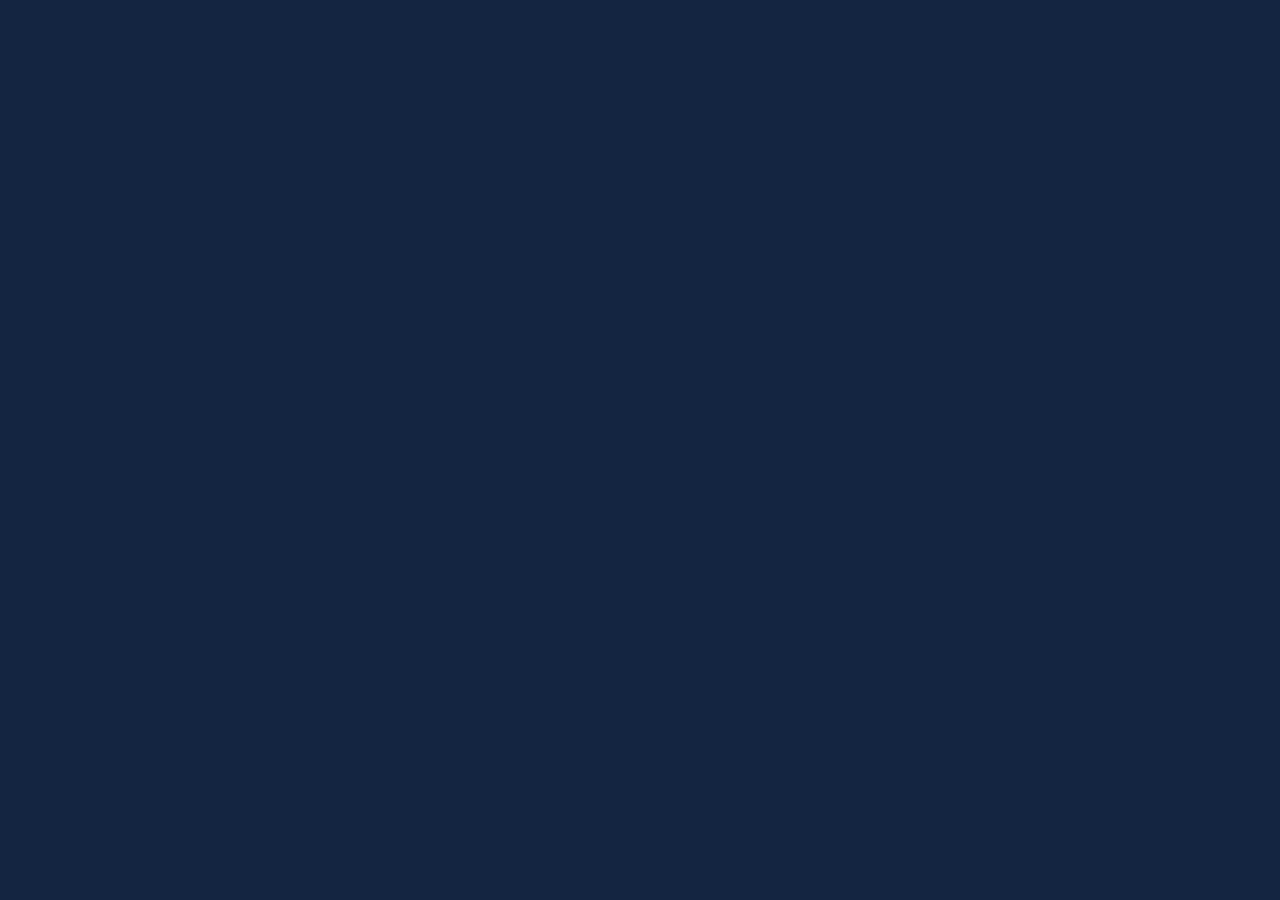
==== commit 5ce0f325: "Add files via upload" ====
--- a/index.html
+++ b/index.html
@@ -1 +1,67 @@
-<!doctype html><html lang="en"><head><meta charset="utf-8"><meta name="viewport" content="width=device-width,initial-scale=1"><title>Mission Control | Space Archaeology</title><link rel="stylesheet" href="style.css"></head><body><header><div class="wrap nav"><a class="brand" href="index.html">✦ SPACE ARCHAEOLOGY</a><nav class="navlinks"><a class="active" href="index.html">Home</a><a class="" href="mission.html">Mission</a><a class="" href="timeline.html">Timeline</a><a class="" href="investigation.html">Investigate</a><a class="" href="map.html">Mars Map</a><a class="" href="archives.html">Archives</a><a class="" href="verdict.html">Verdict</a></nav><span class="xp" id="xp">0 XP</span></div></header><main class="wrap"><section class="hero"><div><div class="eyebrow">INTERACTIVE SPACE INVESTIGATION</div><h1>SPACE<br><span>ARCHAEOLOGY</span></h1><p class="lead">Humanity sent machines into the unknown. Some completed their missions, some fell silent, and some remain far from home. Explore their stories, examine the evidence and uncover what happened.</p><a class="btn primary" href="mission.html">Start investigation →</a> <a class="btn" href="archives.html">Explore archives</a></div><div class="planet"><div class="mars"></div></div></section><section class="section"><div class="kicker">MISSION CONTROL</div><h2>Investigator dashboard</h2><p>Progress saves in this browser.</p><div class="statrow"><div class="stat"><strong id="xp">0</strong><small>XP earned</small></div><div class="stat"><strong id="count">0 / 3</strong><small>Evidence files</small></div><div class="stat"><strong>001</strong><small>Active case</small></div></div><p>Evidence progress</p><div class="bar"><i id="bar"></i></div></section><section class="section grid"><article class="card"><div class="kicker">01 / BRIEFING</div><h3>Mission briefing</h3><p>Meet NASA's Opportunity rover and learn why its mission became historic.</p><a class="btn" href="mission.html">Open</a></article><article class="card"><div class="kicker">02 / CHRONOLOGY</div><h3>Mission timeline</h3><p>Explore the major events of the rover's journey.</p><a class="btn" href="timeline.html">Explore</a></article><article class="card"><div class="kicker">03 / FIELDWORK</div><h3>Investigation room</h3><p>Collect evidence, solve puzzles and reach a conclusion.</p><a class="btn" href="investigation.html">Investigate</a></article></section></main><footer><div class="wrap">Independent educational prototype. Not an official NASA product or endorsement. Mission facts summarized from NASA's Opportunity archive.</div></footer><script src="main.js"></script></body></html>+
+<!DOCTYPE html>
+<html lang="en">
+<head>
+    <meta charset="UTF-8">
+    <meta name="viewport" content="width=device-width, initial-scale=1.0">
+    <title>Postcards from the Moon</title>
+
+    <style>
+        * {
+            margin: 0;
+            padding: 0;
+            box-sizing: border-box;
+        }
+
+        body {
+            background-color: #142541;
+            overflow: hidden;
+        }
+
+        /* Main background image */
+        .landing-page {
+            position: absolute;
+            width: min(100vw, 177.87vh);
+            aspect-ratio: 1270 / 714;
+            top: 50%;
+            left: 50%;
+            transform: translate(-50%, -50%);
+
+            background-image: url("landing.png");
+            background-size: 100% 100%;
+            background-repeat: no-repeat;
+        }
+
+        /* Invisible clickable area over Start */
+        .start-hotspot {
+            position: absolute;
+
+            left: 49%;
+            top: 54%;
+            width: 21.5%;
+            height: 15.5%;
+
+            display: block;
+            cursor: pointer;
+        }
+
+        .start-hotspot:focus-visible {
+            outline: 3px solid white;
+            outline-offset: 4px;
+        }
+    </style>
+</head>
+
+<body>
+
+    <div class="landing-page">
+
+        <a href="second.html"
+           class="start-hotspot"
+           aria-label="Start exploring">
+        </a>
+
+    </div>
+
+</body>
+</html>
